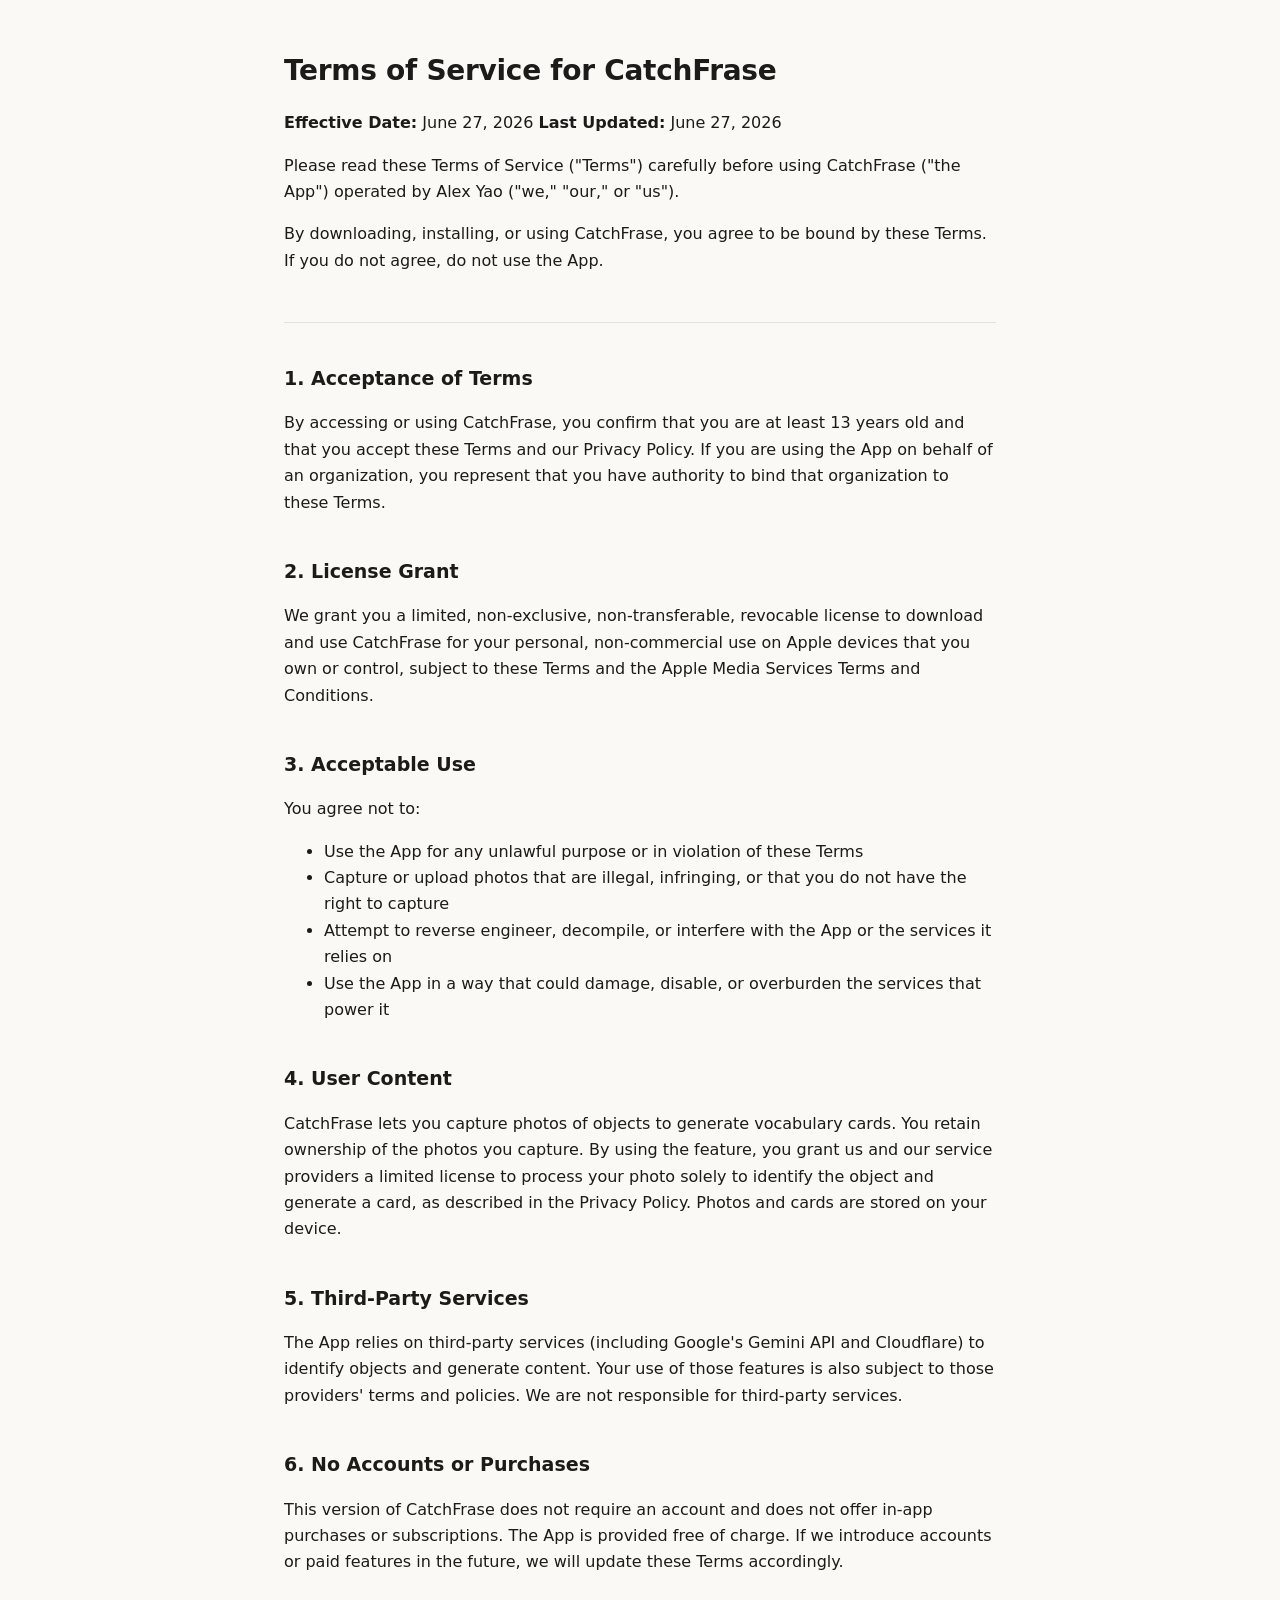
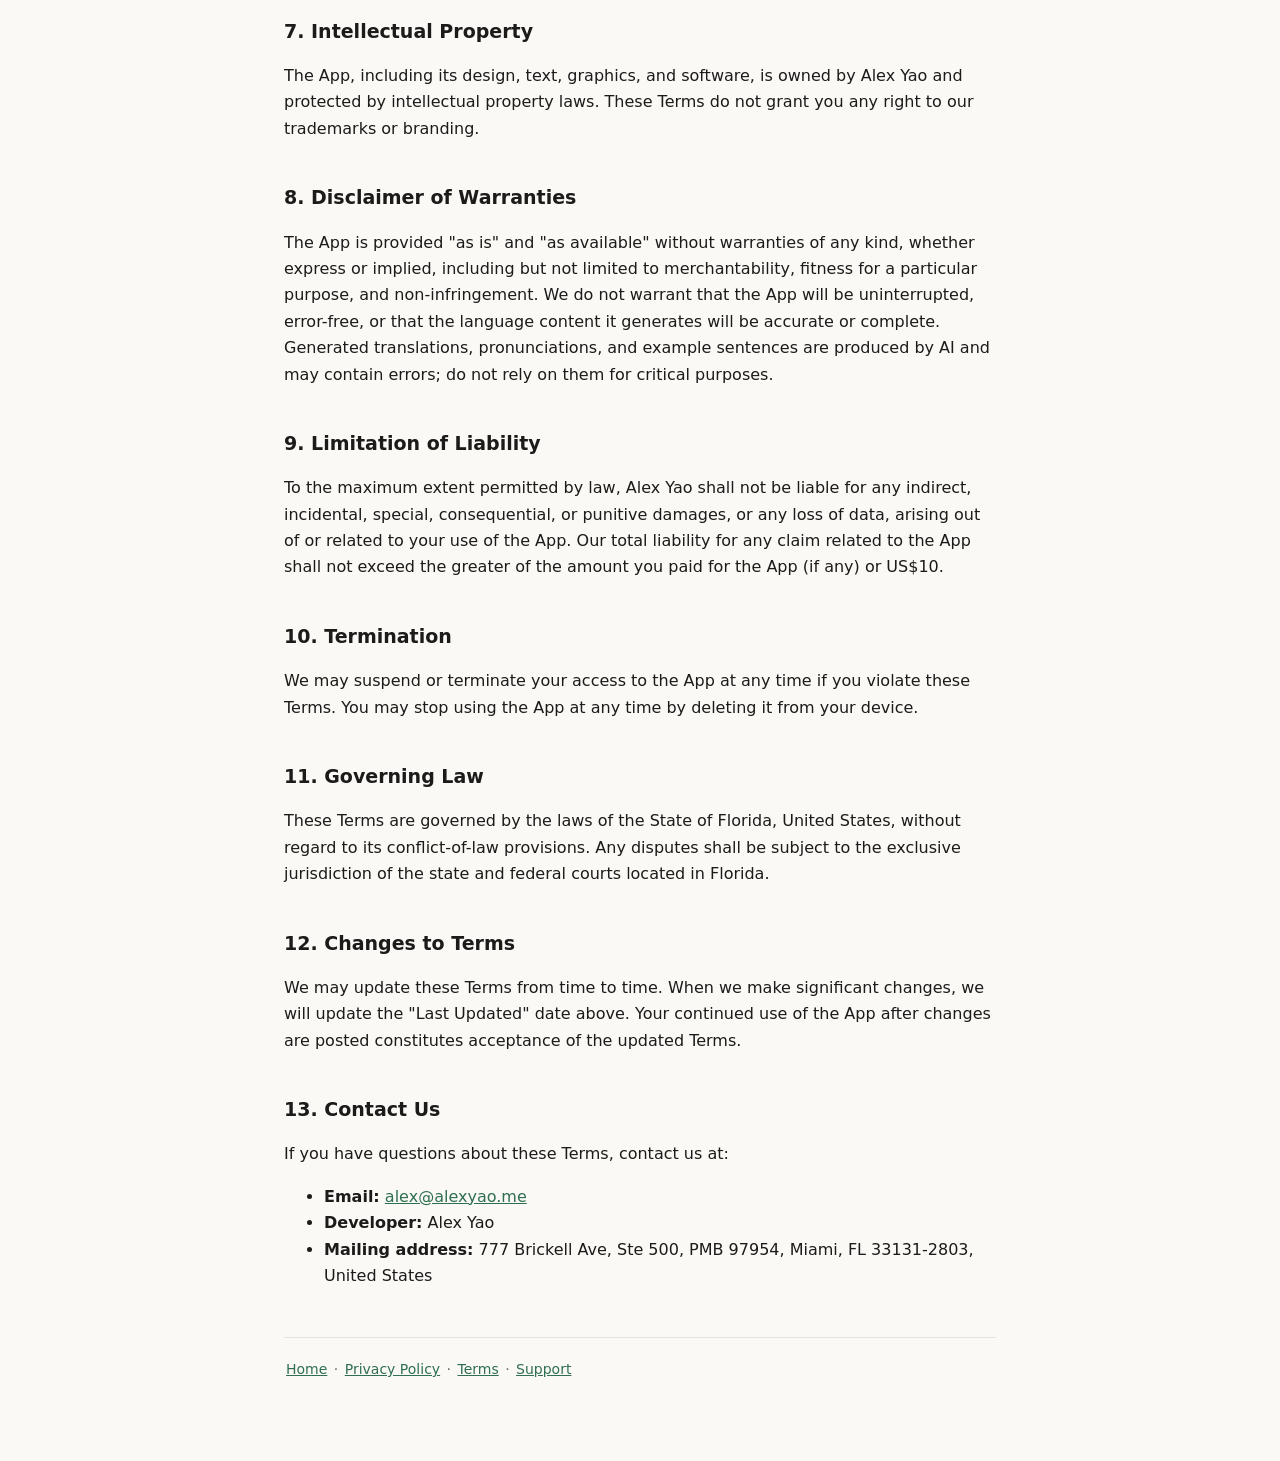
==== terms-of-service.html @ 2215df17 "CatchFrase legal & support pages" ====
<!DOCTYPE html>
<html lang="en">
<head>
<meta charset="utf-8">
<meta name="viewport" content="width=device-width, initial-scale=1">
<title>Terms of Service · CatchFrase</title>
<link rel="stylesheet" href="style.css">
</head>
<body>
<main>
<h1 id="terms-of-service-for-catchfrase">Terms of Service for
CatchFrase</h1>
<p><strong>Effective Date:</strong> June 27, 2026 <strong>Last
Updated:</strong> June 27, 2026</p>
<p>Please read these Terms of Service ("Terms") carefully before using
CatchFrase ("the App") operated by Alex Yao ("we," "our," or "us").</p>
<p>By downloading, installing, or using CatchFrase, you agree to be
bound by these Terms. If you do not agree, do not use the App.</p>
<hr />
<h2 id="1-acceptance-of-terms">1. Acceptance of Terms</h2>
<p>By accessing or using CatchFrase, you confirm that you are at least
13 years old and that you accept these Terms and our Privacy Policy. If
you are using the App on behalf of an organization, you represent that
you have authority to bind that organization to these Terms.</p>
<h2 id="2-license-grant">2. License Grant</h2>
<p>We grant you a limited, non-exclusive, non-transferable, revocable
license to download and use CatchFrase for your personal, non-commercial
use on Apple devices that you own or control, subject to these Terms and
the Apple Media Services Terms and Conditions.</p>
<h2 id="3-acceptable-use">3. Acceptable Use</h2>
<p>You agree not to:</p>
<ul>
<li>Use the App for any unlawful purpose or in violation of these
Terms</li>
<li>Capture or upload photos that are illegal, infringing, or that you
do not have the right to capture</li>
<li>Attempt to reverse engineer, decompile, or interfere with the App or
the services it relies on</li>
<li>Use the App in a way that could damage, disable, or overburden the
services that power it</li>
</ul>
<h2 id="4-user-content">4. User Content</h2>
<p>CatchFrase lets you capture photos of objects to generate vocabulary
cards. You retain ownership of the photos you capture. By using the
feature, you grant us and our service providers a limited license to
process your photo solely to identify the object and generate a card, as
described in the Privacy Policy. Photos and cards are stored on your
device.</p>
<h2 id="5-third-party-services">5. Third-Party Services</h2>
<p>The App relies on third-party services (including Google's Gemini API
and Cloudflare) to identify objects and generate content. Your use of
those features is also subject to those providers' terms and policies.
We are not responsible for third-party services.</p>
<h2 id="6-no-accounts-or-purchases">6. No Accounts or Purchases</h2>
<p>This version of CatchFrase does not require an account and does not
offer in-app purchases or subscriptions. The App is provided free of
charge. If we introduce accounts or paid features in the future, we will
update these Terms accordingly.</p>
<h2 id="7-intellectual-property">7. Intellectual Property</h2>
<p>The App, including its design, text, graphics, and software, is owned
by Alex Yao and protected by intellectual property laws. These Terms do
not grant you any right to our trademarks or branding.</p>
<h2 id="8-disclaimer-of-warranties">8. Disclaimer of Warranties</h2>
<p>The App is provided "as is" and "as available" without warranties of
any kind, whether express or implied, including but not limited to
merchantability, fitness for a particular purpose, and non-infringement.
We do not warrant that the App will be uninterrupted, error-free, or
that the language content it generates will be accurate or complete.
Generated translations, pronunciations, and example sentences are
produced by AI and may contain errors; do not rely on them for critical
purposes.</p>
<h2 id="9-limitation-of-liability">9. Limitation of Liability</h2>
<p>To the maximum extent permitted by law, Alex Yao shall not be liable
for any indirect, incidental, special, consequential, or punitive
damages, or any loss of data, arising out of or related to your use of
the App. Our total liability for any claim related to the App shall not
exceed the greater of the amount you paid for the App (if any) or
US$10.</p>
<h2 id="10-termination">10. Termination</h2>
<p>We may suspend or terminate your access to the App at any time if you
violate these Terms. You may stop using the App at any time by deleting
it from your device.</p>
<h2 id="11-governing-law">11. Governing Law</h2>
<p>These Terms are governed by the laws of the State of Florida, United
States, without regard to its conflict-of-law provisions. Any disputes
shall be subject to the exclusive jurisdiction of the state and federal
courts located in Florida.</p>
<h2 id="12-changes-to-terms">12. Changes to Terms</h2>
<p>We may update these Terms from time to time. When we make significant
changes, we will update the "Last Updated" date above. Your continued
use of the App after changes are posted constitutes acceptance of the
updated Terms.</p>
<h2 id="13-contact-us">13. Contact Us</h2>
<p>If you have questions about these Terms, contact us at:</p>
<ul>
<li><strong>Email:</strong> <a
href="mailto:alex@alexyao.me">alex@alexyao.me</a></li>
<li><strong>Developer:</strong> Alex Yao</li>
<li><strong>Mailing address:</strong> 777 Brickell Ave, Ste 500, PMB
97954, Miami, FL 33131-2803, United States</li>
</ul>
<hr>
<footer><a href="index.html">Home</a> · <a href="privacy-policy.html">Privacy Policy</a> · <a href="terms-of-service.html">Terms</a> · <a href="support.html">Support</a></footer>
</main>
</body>
</html>
---- style.css ----
:root{--ink:#1c1b19;--muted:#6b6862;--accent:#2f6f4f;--line:#e6e3dc;--bg:#faf9f6}
*{box-sizing:border-box}
body{margin:0;background:var(--bg);color:var(--ink);
  font:16px/1.65 -apple-system,BlinkMacSystemFont,"Segoe UI",system-ui,sans-serif;-webkit-font-smoothing:antialiased}
main{max-width:760px;margin:0 auto;padding:48px 24px 80px}
h1{font-size:28px;letter-spacing:-.01em;margin:0 0 8px}
h2{font-size:19px;margin:34px 0 10px;padding-top:6px}
h3{font-size:16px;margin:22px 0 6px;color:var(--muted)}
a{color:var(--accent)}
hr{border:0;border-top:1px solid var(--line);margin:48px 0 20px}
table{border-collapse:collapse;width:100%;margin:14px 0;font-size:14.5px}
th,td{border:1px solid var(--line);padding:8px 10px;text-align:left;vertical-align:top}
th{background:#f0ede6}
blockquote{margin:16px 0;padding:10px 16px;border-left:3px solid var(--accent);background:#eef4f0;color:#33503f;border-radius:0 8px 8px 0}
code{background:rgba(0,0,0,.05);padding:1px 5px;border-radius:5px;font-size:14px}
footer{font-size:14px;color:var(--muted)}
footer a{margin:0 2px}
.home-list{list-style:none;padding:0}
.home-list li{margin:14px 0;font-size:18px}
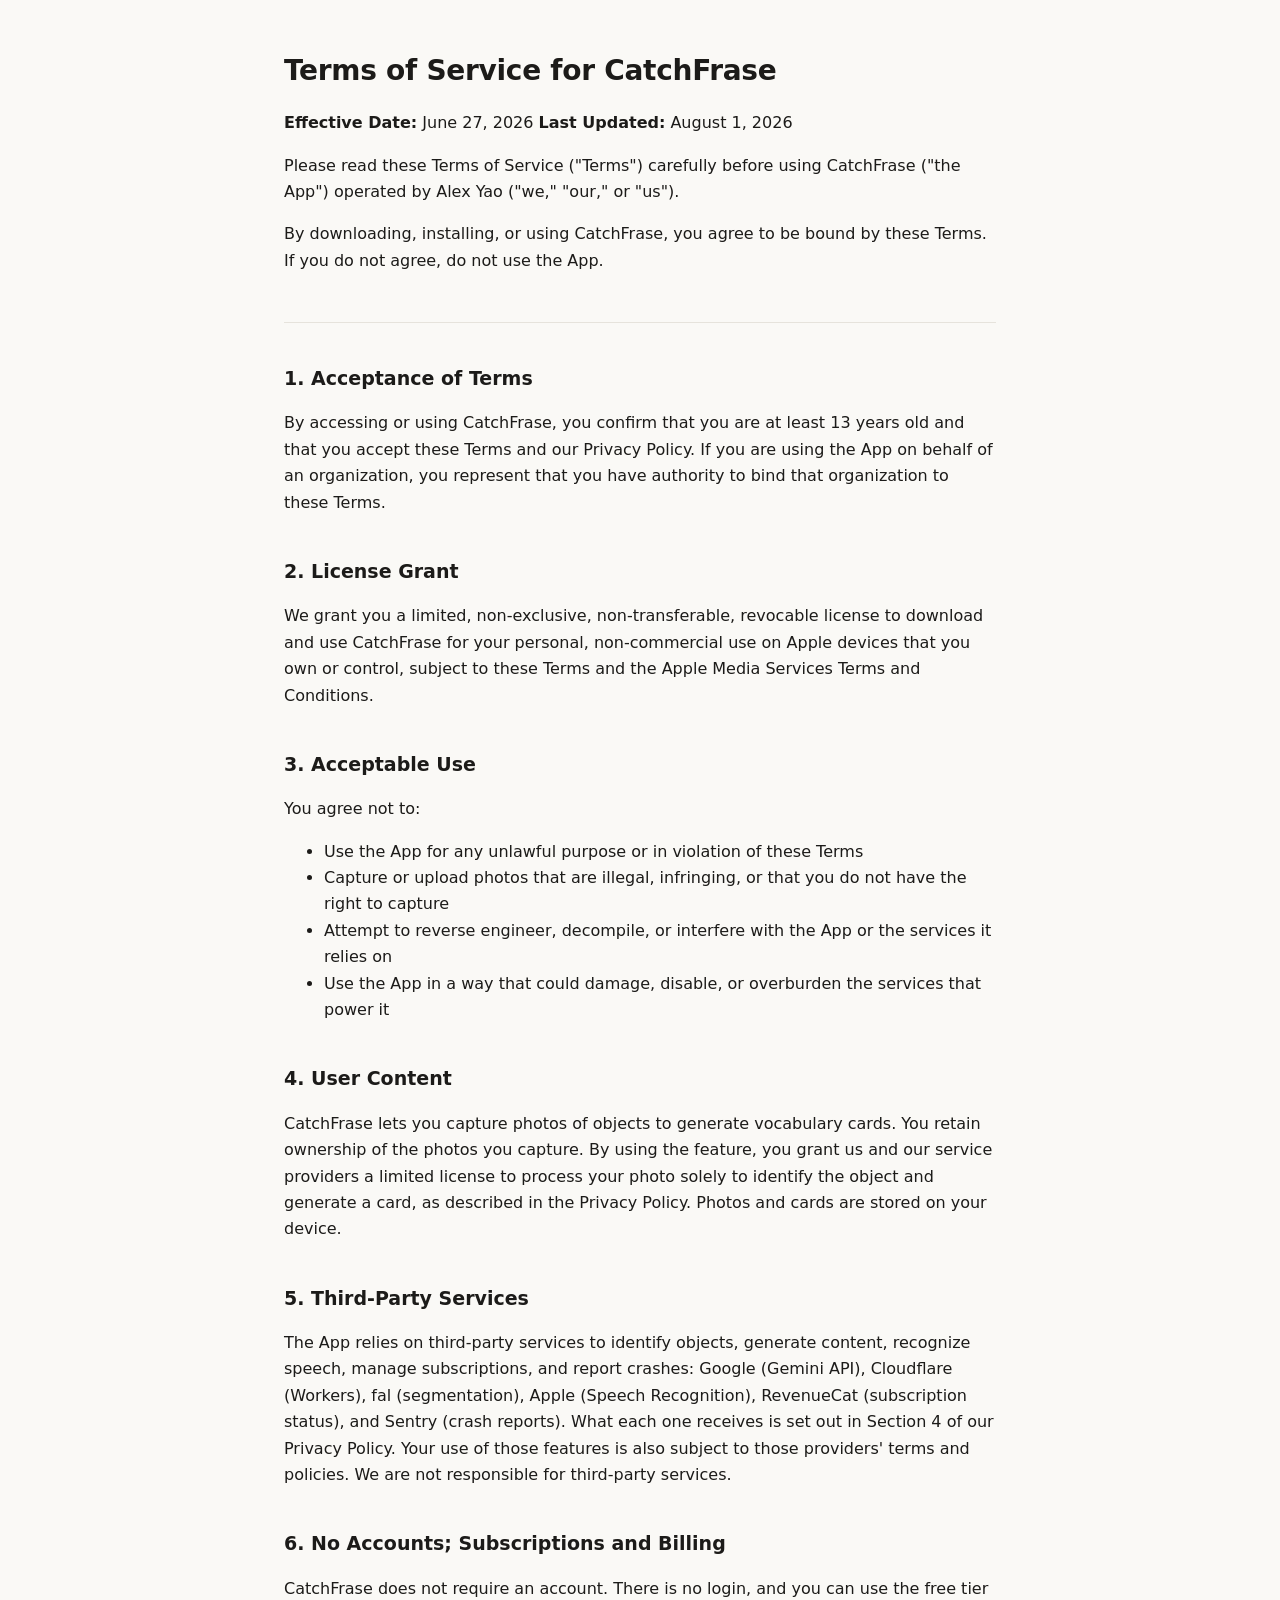
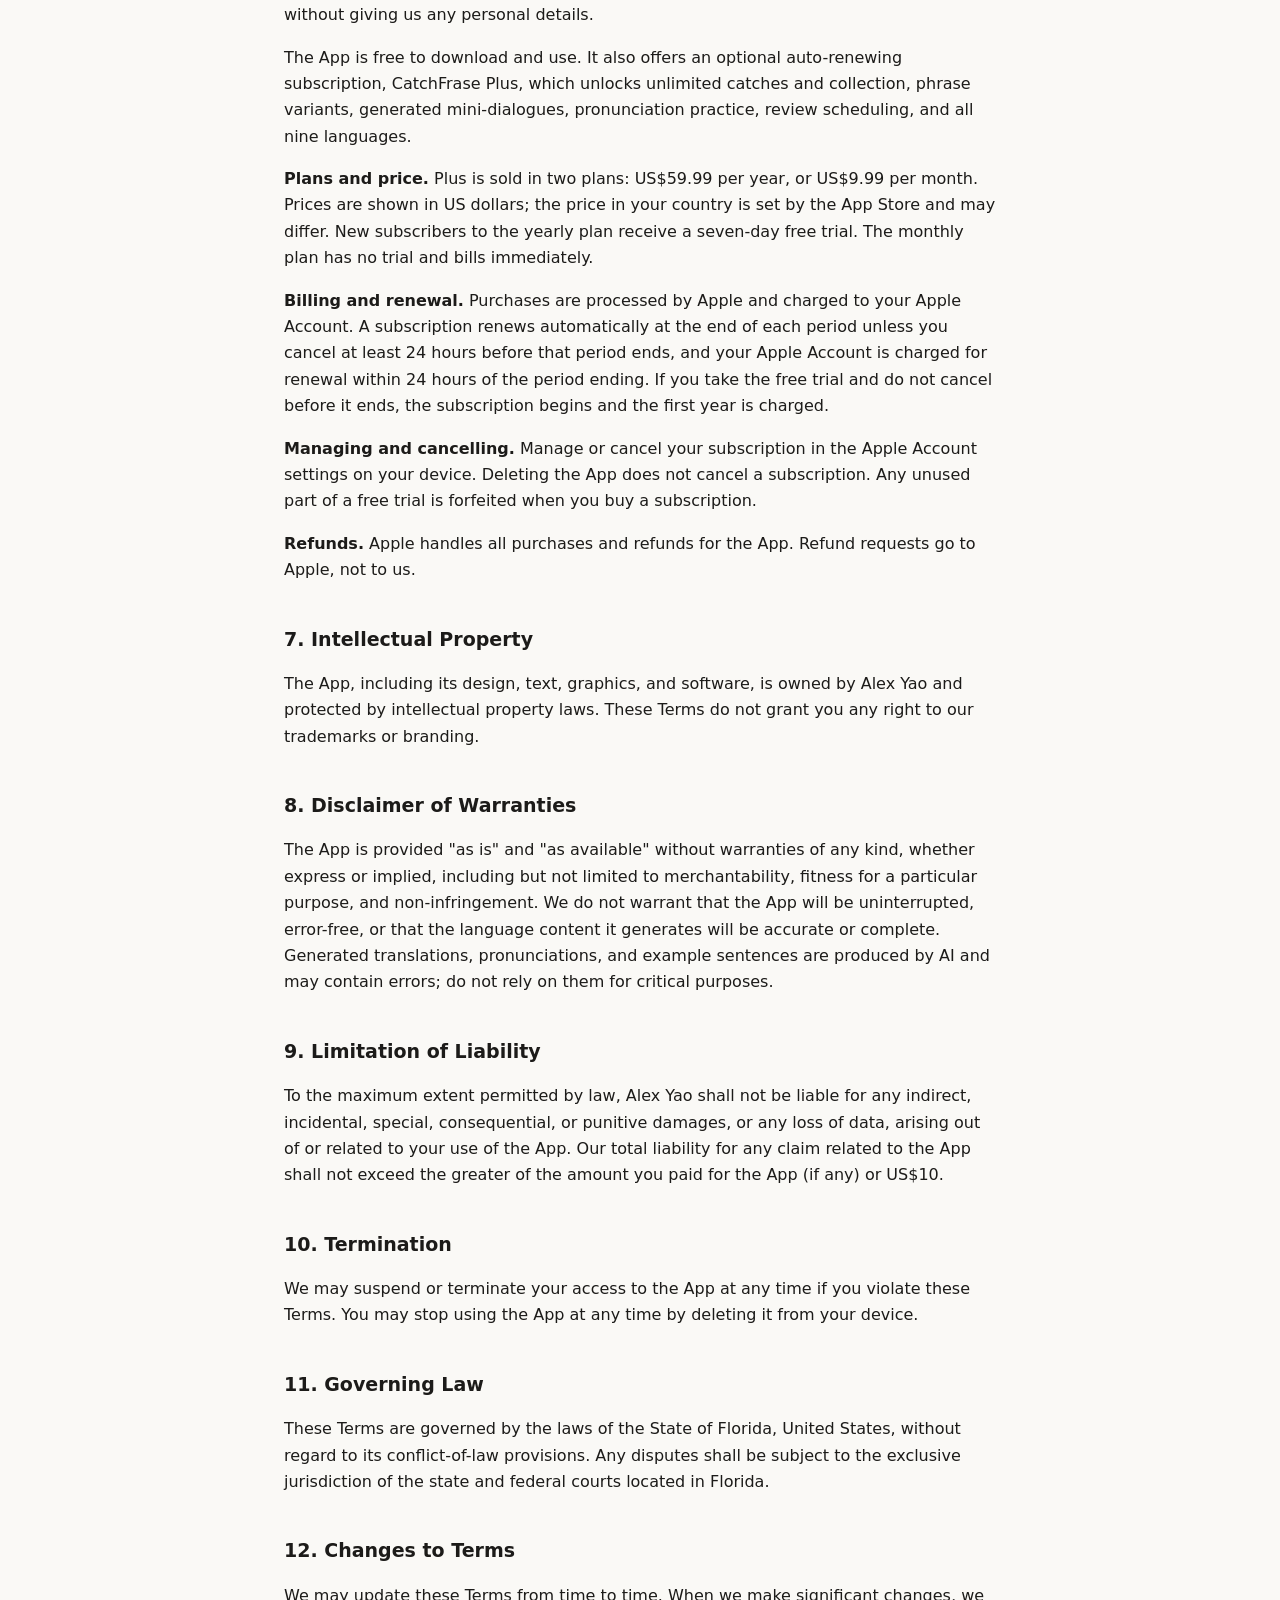
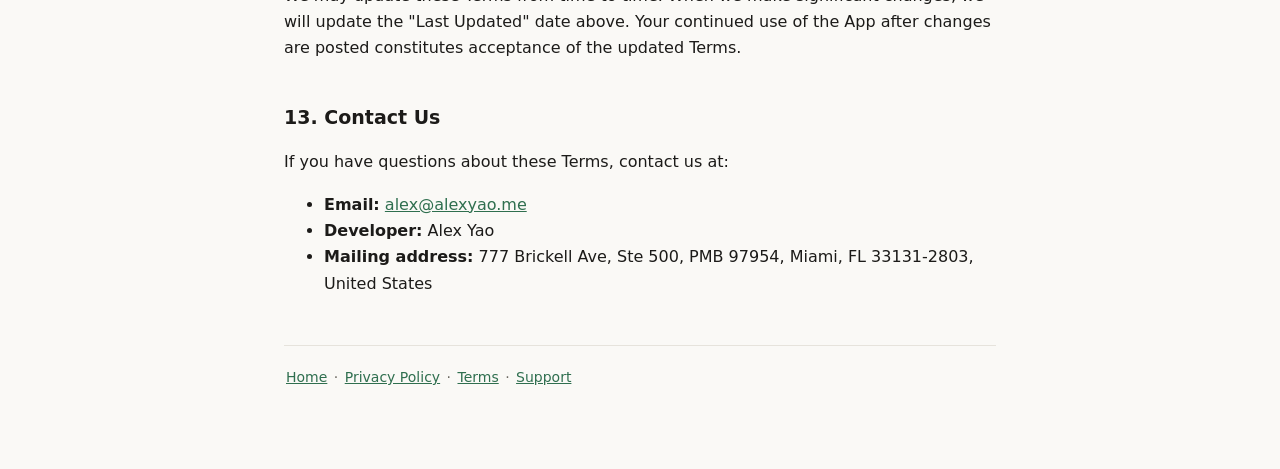
==== commit 04750ee8: "Update legal & support pages (privacy-policy.html terms-of-service.html )" ====
--- a/terms-of-service.html
+++ b/terms-of-service.html
@@ -11,7 +11,7 @@
 <h1 id="terms-of-service-for-catchfrase">Terms of Service for
 CatchFrase</h1>
 <p><strong>Effective Date:</strong> June 27, 2026 <strong>Last
-Updated:</strong> June 27, 2026</p>
+Updated:</strong> August 1, 2026</p>
 <p>Please read these Terms of Service ("Terms") carefully before using
 CatchFrase ("the App") operated by Alex Yao ("we," "our," or "us").</p>
 <p>By downloading, installing, or using CatchFrase, you agree to be
@@ -47,15 +47,40 @@
 described in the Privacy Policy. Photos and cards are stored on your
 device.</p>
 <h2 id="5-third-party-services">5. Third-Party Services</h2>
-<p>The App relies on third-party services (including Google's Gemini API
-and Cloudflare) to identify objects and generate content. Your use of
-those features is also subject to those providers' terms and policies.
-We are not responsible for third-party services.</p>
-<h2 id="6-no-accounts-or-purchases">6. No Accounts or Purchases</h2>
-<p>This version of CatchFrase does not require an account and does not
-offer in-app purchases or subscriptions. The App is provided free of
-charge. If we introduce accounts or paid features in the future, we will
-update these Terms accordingly.</p>
+<p>The App relies on third-party services to identify objects, generate
+content, recognize speech, manage subscriptions, and report crashes:
+Google (Gemini API), Cloudflare (Workers), fal (segmentation), Apple
+(Speech Recognition), RevenueCat (subscription status), and Sentry
+(crash reports). What each one receives is set out in Section 4 of our
+Privacy Policy. Your use of those features is also subject to those
+providers' terms and policies. We are not responsible for third-party
+services.</p>
+<h2 id="6-no-accounts-subscriptions-and-billing">6. No Accounts;
+Subscriptions and Billing</h2>
+<p>CatchFrase does not require an account. There is no login, and you
+can use the free tier without giving us any personal details.</p>
+<p>The App is free to download and use. It also offers an optional
+auto-renewing subscription, CatchFrase Plus, which unlocks unlimited
+catches and collection, phrase variants, generated mini-dialogues,
+pronunciation practice, review scheduling, and all nine languages.</p>
+<p><strong>Plans and price.</strong> Plus is sold in two plans: US$59.99
+per year, or US$9.99 per month. Prices are shown in US dollars; the
+price in your country is set by the App Store and may differ. New
+subscribers to the yearly plan receive a seven-day free trial. The
+monthly plan has no trial and bills immediately.</p>
+<p><strong>Billing and renewal.</strong> Purchases are processed by
+Apple and charged to your Apple Account. A subscription renews
+automatically at the end of each period unless you cancel at least 24
+hours before that period ends, and your Apple Account is charged for
+renewal within 24 hours of the period ending. If you take the free trial
+and do not cancel before it ends, the subscription begins and the first
+year is charged.</p>
+<p><strong>Managing and cancelling.</strong> Manage or cancel your
+subscription in the Apple Account settings on your device. Deleting the
+App does not cancel a subscription. Any unused part of a free trial is
+forfeited when you buy a subscription.</p>
+<p><strong>Refunds.</strong> Apple handles all purchases and refunds for
+the App. Refund requests go to Apple, not to us.</p>
 <h2 id="7-intellectual-property">7. Intellectual Property</h2>
 <p>The App, including its design, text, graphics, and software, is owned
 by Alex Yao and protected by intellectual property laws. These Terms do
